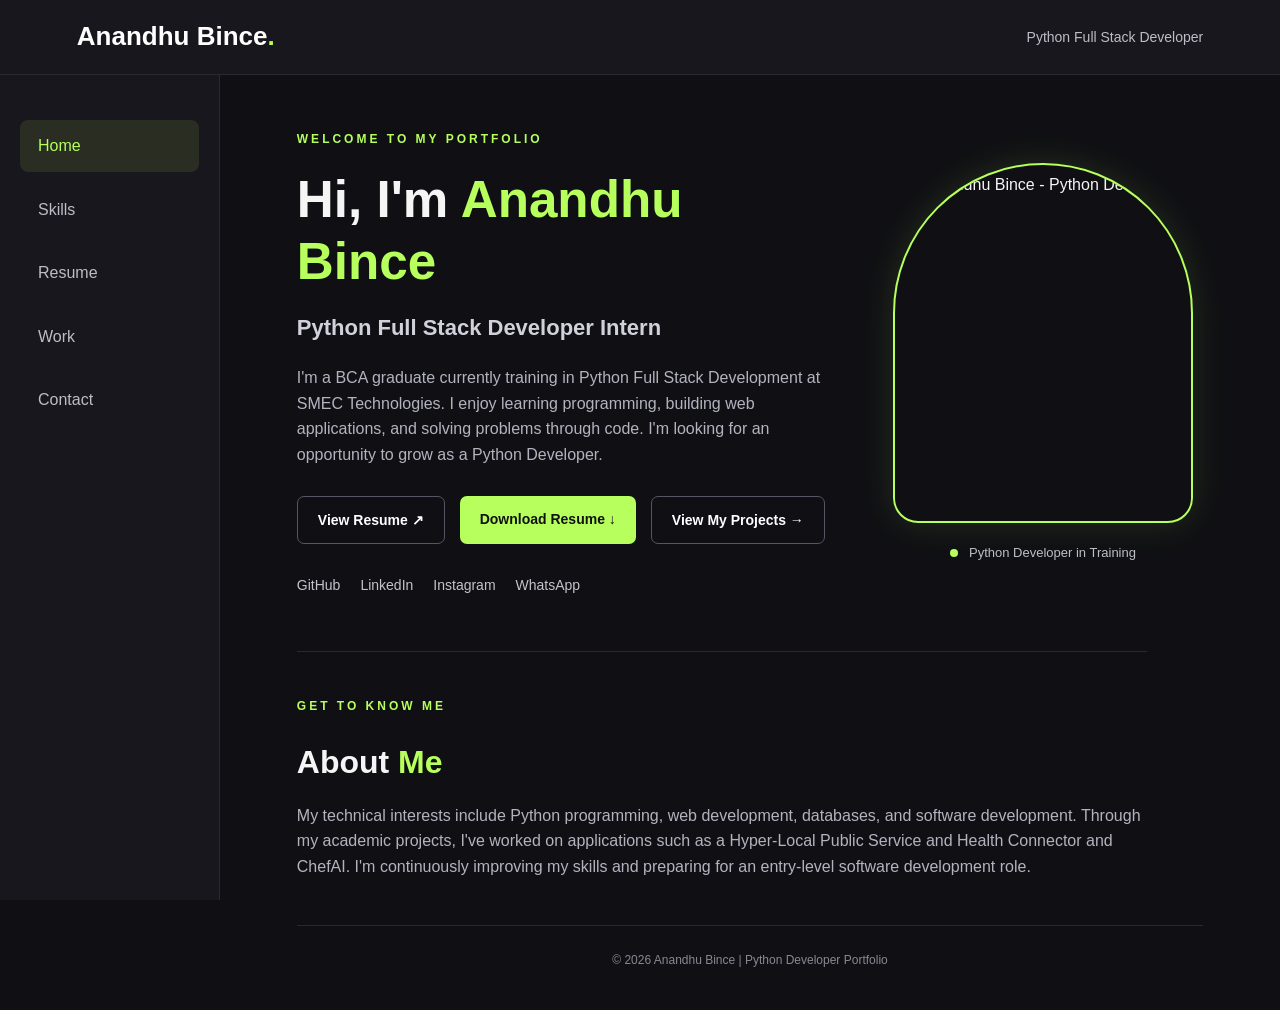
==== index.html @ 89abac5d "Add files via upload" ====
<!DOCTYPE html>
<html lang="en">
<head>
    <meta charset="UTF-8">
    <meta name="viewport" content="width=device-width, initial-scale=1.0">

    <title>Anandhu Bince | Python Developer Intern</title>

    <!-- Connect CSS -->
    <link rel="stylesheet" href="style.css">
</head>

<body>

    <!-- Top Navigation -->
    <header class="topbar">
        <a href="index.html" class="logo">Anandhu Bince<span>.</span></a>

        <div class="topbar-text">
            Python Full Stack Developer
        </div>
    </header>

    <!-- Sidebar -->
    <aside class="sidebar">
        <nav>
            <a href="index.html" class="active">Home</a>
            <a href="skills.html">Skills</a>
            <a href="resume.html">Resume</a>
            <a href="work.html">Work</a>
            <a href="contact.html">Contact</a>
        </nav>
    </aside>

    <!-- Main Content -->
    <main class="main-content">

        <section class="hero">

            <!-- Introduction -->
            <div class="hero-text">

                <p class="welcome">WELCOME TO MY PORTFOLIO</p>

                <h1>
                    Hi, I'm <span>Anandhu Bince</span>
                </h1>

                <h2>Python Full Stack Developer Intern</h2>

                <p class="description">
                    I'm a BCA graduate currently training in Python Full Stack
                    Development at SMEC Technologies. I enjoy learning programming,
                    building web applications, and solving problems through code.
                    I'm looking for an opportunity to grow as a Python Developer.
                </p>

               
            <!-- Buttons -->
            <div class="buttons">

    <!-- View Resume -->
    <a href="./resume.pdf"
       target="_blank"
       rel="noopener noreferrer"
       class="btn secondary-btn">
        View Resume ↗
    </a>

    <!-- Download Resume -->
    <a href="./resume.pdf"
       download="Anandhu_Bince_Resume.pdf"
       class="btn primary-btn">
        Download Resume ↓
    </a>

    <!-- View Projects -->
    <a href="work.html" class="btn secondary-btn">
        View My Projects →
    </a>

</div>

                <!-- Social Links -->
                <div class="social-links">
                    <a href="https://github.com/anandhubince"
                       target="_blank" rel="noopener noreferrer">GitHub</a>

                    <a href="https://www.linkedin.com/in/anandhubince"
                       target="_blank" rel="noopener noreferrer">LinkedIn</a>

                    <a href="https://www.instagram.com/"
                       target="_blank" rel="noopener noreferrer">Instagram</a>

                    <a href="https://wa.me/918590468492"
                       target="_blank" rel="noopener noreferrer">WhatsApp</a>
                </div>

            </div>

            <!-- Profile Photo -->
            <div class="hero-image">
                <div class="image-frame">
                    <img src="assets/profile.jpeg"
                         alt="Anandhu Bince - Python Developer">
                </div>

                <div class="photo-caption">
                    <span class="status-dot"></span>
                    Python Developer in Training
                </div>
            </div>

        </section>

        <!-- About Section -->
        <section class="about-section">

            <p class="section-label">GET TO KNOW ME</p>

            <h2>About <span>Me</span></h2>

            <p>
                My technical interests include Python programming, web development,
                databases, and software development. Through my academic projects,
                I've worked on applications such as a Hyper-Local Public Service
                and Health Connector and ChefAI. I'm continuously improving my
                skills and preparing for an entry-level software development role.
            </p>

        </section>

        <!-- Footer -->
        <footer>
            <p>© 2026 Anandhu Bince | Python Developer Portfolio</p>
        </footer>

    </main>

    <!-- Connect JavaScript -->
    <script src="script.js"></script>

</body>
</html>
---- style.css ----
/* Reset */
* {
    margin: 0;
    padding: 0;
    box-sizing: border-box;
}

html {
    scroll-behavior: smooth;
}

body {
    font-family: Arial, Helvetica, sans-serif;
    background: #101014;
    color: #f5f5f5;
    line-height: 1.6;
}

/* Top Navigation */
.topbar {
    position: fixed;
    top: 0;
    left: 0;
    width: 100%;
    height: 75px;
    padding: 0 6%;
    background: #17171d;
    border-bottom: 1px solid #292932;
    display: flex;
    justify-content: space-between;
    align-items: center;
    z-index: 1000;
}

.logo {
    color: #ffffff;
    font-size: 26px;
    font-weight: bold;
    text-decoration: none;
}

.logo span,
.hero-text h1 span,
.about-section h2 span {
    color: #b6ff5c;
}

.topbar-text {
    color: #bdbdc7;
    font-size: 14px;
}

/* Sidebar */
.sidebar {
    position: fixed;
    top: 75px;
    left: 0;
    width: 220px;
    height: calc(100vh - 75px);
    background: #17171d;
    border-right: 1px solid #292932;
    padding: 45px 20px;
}

.sidebar nav {
    display: flex;
    flex-direction: column;
    gap: 12px;
}

.sidebar nav a {
    color: #bdbdc7;
    text-decoration: none;
    padding: 13px 18px;
    border-radius: 8px;
    transition: 0.3s;
}

.sidebar nav a:hover,
.sidebar nav a.active {
    background: #292d22;
    color: #b6ff5c;
}

/* Main Content */
.main-content {
    margin-left: 220px;
    padding: 75px 6% 30px;
}

/* Home Hero */
.hero {
    min-height: 570px;
    display: flex;
    align-items: center;
    justify-content: space-between;
    gap: 50px;
    padding: 55px 0;
}

.hero-text {
    flex: 1;
    max-width: 650px;
}

.welcome,
.section-label {
    color: #b6ff5c;
    letter-spacing: 3px;
    font-size: 12px;
    font-weight: bold;
    margin-bottom: 20px;
}

.hero-text h1 {
    font-size: clamp(32px, 4vw, 52px);
    line-height: 1.2;
    margin-bottom: 18px;
}

.hero-text h2 {
    color: #d1d1dc;
    font-size: 22px;
    margin-bottom: 20px;
}

.description {
    color: #b3b3c0;
    max-width: 580px;
    margin-bottom: 28px;
}

/* Buttons */
.buttons {
    display: flex;
    flex-wrap: wrap;
    gap: 15px;
    margin-bottom: 30px;
}

.btn {
    display: inline-block;
    padding: 12px 20px;
    border-radius: 7px;
    font-weight: bold;
    font-size: 14px;
    text-decoration: none;
    transition: 0.3s;
}

.primary-btn {
    background: #b6ff5c;
    color: #111111;
}

.primary-btn:hover {
    background: #d0ff96;
    transform: translateY(-3px);
}

.secondary-btn {
    border: 1px solid #555563;
    color: #ffffff;
}

.secondary-btn:hover {
    border-color: #b6ff5c;
    color: #b6ff5c;
}

/* Social Links */
.social-links {
    display: flex;
    flex-wrap: wrap;
    gap: 20px;
}

.social-links a {
    color: #c3c3ce;
    font-size: 14px;
    text-decoration: none;
}

.social-links a:hover {
    color: #b6ff5c;
}

/* Profile Photo */
.hero-image {
    width: 320px;
    flex-shrink: 0;
    text-align: center;
}

.image-frame {
    width: 300px;
    height: 360px;
    margin: auto;
    padding: 7px;
    border: 2px solid #b6ff5c;
    border-radius: 150px 150px 25px 25px;
    overflow: hidden;
    box-shadow: 0 0 35px rgba(182, 255, 92, 0.12);
}

.image-frame img {
    width: 100%;
    height: 100%;
    object-fit: cover;
    object-position: center;
    border-radius: inherit;
}

.photo-caption {
    margin-top: 20px;
    color: #bdbdc7;
    font-size: 13px;
}

.status-dot {
    display: inline-block;
    width: 8px;
    height: 8px;
    background: #b6ff5c;
    border-radius: 50%;
    margin-right: 7px;
}

/* About Section */
.about-section {
    max-width: 850px;
    padding: 45px 0;
    border-top: 1px solid #292932;
}

.about-section h2 {
    font-size: 32px;
    margin-bottom: 15px;
}

.about-section > p:last-child {
    color: #b3b3c0;
}

/* Footer */
footer {
    padding: 25px 0 10px;
    border-top: 1px solid #292932;
    color: #888895;
    font-size: 12px;
    text-align: center;
}

/* Responsive Design */
@media (max-width: 1000px) {
    .hero {
        flex-direction: column-reverse;
        text-align: center;
    }

    .hero-text {
        max-width: 700px;
    }

    .buttons,
    .social-links {
        justify-content: center;
    }
}

@media (max-width: 650px) {
    .topbar {
        height: 65px;
        padding: 0 20px;
    }

    .topbar-text {
        font-size: 11px;
    }

    .sidebar {
        position: fixed;
        top: 65px;
        width: 100%;
        height: auto;
        padding: 8px;
        border-right: none;
        border-bottom: 1px solid #292932;
        z-index: 900;
    }

    .sidebar nav {
        flex-direction: row;
        justify-content: center;
        gap: 3px;
    }

    .sidebar nav a {
        padding: 8px 10px;
        font-size: 12px;
    }

    .main-content {
        margin-left: 0;
        padding: 125px 20px 25px;
    }

    .hero {
        gap: 35px;
        padding: 30px 0;
    }

    .hero-image {
        width: 100%;
    }

    .image-frame {
        width: 240px;
        height: 290px;
    }

    .hero-text h1 {
        font-size: 34px;
    }

    .hero-text h2 {
        font-size: 18px;
    }

    .about-section h2 {
        font-size: 28px;
    }
}

/* Resume Page */
.resume-section {
    margin-bottom: 35px;
}

.resume-section > h2 {
    font-size: 25px;
    margin-bottom: 18px;
    color: #b6ff5c;
}

.resume-card {
    background: #191920;
    border: 1px solid #2d2d37;
    border-radius: 12px;
    padding: 25px;
    margin-bottom: 18px;
}

.resume-card h3 {
    font-size: 19px;
    margin-bottom: 10px;
}

.resume-card p {
    color: #b3b3c0;
    margin-bottom: 12px;
}

.resume-card ul {
    padding-left: 22px;
    color: #b3b3c0;
}

.resume-card li {
    margin-bottom: 8px;
}

.resume-card a {
    color: #b6ff5c;
    text-decoration: none;
    overflow-wrap: anywhere;
}

.resume-card a:hover {
    text-decoration: underline;
}

.timeline-date {
    display: inline-block;
    color: #b6ff5c;
    font-size: 13px;
    font-weight: bold;
    margin-bottom: 12px;
}

.details-grid {
    display: grid;
    grid-template-columns: repeat(2, minmax(0, 1fr));
    gap: 10px 20px;
    margin-top: 20px;
}

.details-grid p {
    overflow-wrap: anywhere;
}

.resume-card hr {
    border: 0;
    border-top: 1px solid #30303a;
    margin: 20px 0;
}

@media (max-width: 750px) {
    .details-grid {
        grid-template-columns: 1fr;
    }
}


/* =========================
   SKILLS PAGE
========================= */

.skills-grid {
    display: grid;
    grid-template-columns: repeat(2, minmax(0, 1fr));
    gap: 20px;
    margin-top: 25px;
}

.skill-card {
    background: #1c1c24;
    border: 1px solid #30303a;
    border-radius: 14px;
    padding: 25px;
    transition: transform 0.3s ease, border-color 0.3s ease;
}

.skill-card:hover {
    transform: translateY(-5px);
    border-color: #b6ff5c;
}

.skill-icon {
    font-size: 30px;
    margin-bottom: 12px;
}

.skill-card h3 {
    color: #ffffff;
    margin-bottom: 10px;
}

.skill-card p {
    color: #b5b5c0;
    line-height: 1.6;
}

@media (max-width: 600px) {
    .skills-grid {
        grid-template-columns: 1fr;
    }
}


/* ========================================
   PROJECTS PAGE
======================================== */

.projects-section {
    padding: 30px;
}

/* Main Heading */

.projects-section h1 {
    font-size: 38px;
    margin-bottom: 12px;
    color: #ffffff;
}

.projects-section h1 span {
    color: #b6ff5c;
}

.section-description {
    color: #b0b0b8;
    margin-bottom: 35px;
    line-height: 1.7;
    font-size: 16px;
}


/* ========================================
   PROJECT CARDS
======================================== */

.projects-grid {
    display: grid;
    grid-template-columns: repeat(2, minmax(0, 1fr));
    gap: 25px;
    align-items: start;
}

.project-card {
    background: #19191f;
    border: 1px solid #303039;
    border-radius: 15px;
    padding: 24px;
    overflow: hidden;
    transition: transform 0.3s ease, border-color 0.3s ease;
}

.project-card:hover {
    transform: translateY(-5px);
    border-color: #b6ff5c;
}


/* Project Number */

.project-number {
    display: inline-block;
    color: #b6ff5c;
    font-size: 13px;
    font-weight: bold;
    letter-spacing: 2px;
    margin-bottom: 15px;
}


/* Project Title */

.project-card h2 {
    color: #ffffff;
    font-size: 21px;
    line-height: 1.5;
    margin: 10px 0 15px;
}


/* Project Description */

.project-description {
    color: #b0b0b8;
    font-size: 14px;
    line-height: 1.8;
    margin-bottom: 20px;
}


/* ========================================
   PROJECT IMAGE GALLERY
======================================== */

.project-gallery {
    display: grid;
    grid-template-columns: repeat(2, minmax(0, 1fr));
    gap: 12px;
    margin: 22px 0;
}

.project-gallery img {
    display: block;
    width: 100%;
    height: 140px;
    object-fit: cover;
    object-position: center;
    border-radius: 10px;
    border: 1px solid #303039;
    background: #25252d;
    transition: transform 0.3s ease, border-color 0.3s ease;
}

.project-gallery img:hover {
    transform: scale(1.03);
    border-color: #b6ff5c;
}

/* Make the third picture span the full row */

.project-gallery img:last-child:nth-child(odd) {
    grid-column: 1 / -1;
    height: 190px;
}


/* ========================================
   TECHNOLOGY TAGS
======================================== */

.project-card h3 {
    color: #ffffff;
    font-size: 16px;
    margin: 25px 0 14px;
}

.tech-tags {
    display: flex;
    flex-wrap: wrap;
    gap: 9px;
}

.tech-tags span {
    display: inline-block;
    background: #292d24;
    color: #b6ff5c;
    border: 1px solid #414b35;
    padding: 7px 12px;
    border-radius: 20px;
    font-size: 12px;
    transition: background 0.3s ease;
}

.tech-tags span:hover {
    background: #39452e;
}


/* ========================================
   CONTACT SECTION
======================================== */

.project-contact {
    text-align: center;
    margin-top: 45px;
    padding: 35px 20px;
    background: #19191f;
    border: 1px solid #303039;
    border-radius: 15px;
}

.project-contact h2 {
    color: #ffffff;
    margin-bottom: 12px;
}

.project-contact p {
    color: #b0b0b8;
    line-height: 1.8;
    margin-bottom: 22px;
}


/* Contact Button */

.project-contact .btn {
    display: inline-block;
    text-decoration: none;
    padding: 12px 24px;
    border-radius: 8px;
    font-weight: bold;
    transition: transform 0.3s ease, background 0.3s ease;
}

.project-contact .primary-btn {
    background: #b6ff5c;
    color: #101014;
}

.project-contact .primary-btn:hover {
    transform: translateY(-3px);
    background: #a4ee49;
}


/* ========================================
   TABLET RESPONSIVE DESIGN
======================================== */

@media (max-width: 1000px) {

    .projects-grid {
        grid-template-columns: 1fr;
    }

    .project-card {
        padding: 24px;
    }

    .project-gallery img {
        height: 180px;
    }

    .project-gallery img:last-child:nth-child(odd) {
        height: 220px;
    }
}


/* ========================================
   MOBILE RESPONSIVE DESIGN
======================================== */

@media (max-width: 600px) {

    .projects-section {
        padding: 20px 12px;
    }

    .projects-section h1 {
        font-size: 30px;
    }

    .section-description {
        font-size: 14px;
    }

    .project-card {
        padding: 16px;
    }

    .project-card h2 {
        font-size: 19px;
    }

    .project-gallery {
        gap: 8px;
    }

    .project-gallery img {
        height: 110px;
    }

    .project-gallery img:last-child:nth-child(odd) {
        height: 145px;
    }

    .project-contact {
        padding: 25px 15px;
    }
}



/* ========================================
   CONTACT PAGE
======================================== */

.contact-section {
    padding: 30px;
}

.contact-section > h1 {
    color: #ffffff;
    font-size: 38px;
    margin-bottom: 12px;
}

.contact-section > h1 span {
    color: #b6ff5c;
}

.contact-intro {
    color: #b0b0b8;
    line-height: 1.8;
    margin-bottom: 35px;
}

/* Main Layout */

.contact-container {
    display: grid;
    grid-template-columns: 1fr 1.2fr;
    gap: 25px;
    align-items: start;
}

/* Contact Information */

.contact-info,
.contact-form-container {
    background: #19191f;
    border: 1px solid #303039;
    border-radius: 15px;
    padding: 28px;
}

.contact-info h2,
.contact-form-container h2 {
    color: #ffffff;
    font-size: 23px;
    margin-bottom: 18px;
}

.contact-info > p {
    color: #b0b0b8;
    line-height: 1.8;
    margin-bottom: 25px;
}

/* Contact Details */

.contact-item {
    display: flex;
    align-items: center;
    gap: 15px;
    margin-bottom: 23px;
    overflow-wrap: anywhere;
}

.contact-icon {
    display: flex;
    justify-content: center;
    align-items: center;
    min-width: 45px;
    height: 45px;
    border-radius: 10px;
    background: #292d24;
    border: 1px solid #414b35;
    color: #b6ff5c;
    font-weight: bold;
    font-size: 19px;
}

.contact-item h3 {
    color: #ffffff;
    font-size: 15px;
    margin-bottom: 6px;
}

.contact-item p,
.contact-item a {
    color: #b0b0b8;
    font-size: 14px;
    line-height: 1.7;
    text-decoration: none;
    overflow-wrap: anywhere;
}

.contact-item a:hover {
    color: #b6ff5c;
}

/* Contact Form */

.form-group {
    margin-bottom: 20px;
}

.form-group label {
    display: block;
    color: #ffffff;
    font-size: 14px;
    margin-bottom: 9px;
}

.form-group input,
.form-group textarea {
    width: 100%;
    padding: 13px 14px;
    background: #101014;
    color: #ffffff;
    border: 1px solid #383840;
    border-radius: 8px;
    font-family: inherit;
    font-size: 14px;
    outline: none;
    box-sizing: border-box;
    transition: border-color 0.3s ease;
}

.form-group input:focus,
.form-group textarea:focus {
    border-color: #b6ff5c;
}

.form-group input::placeholder,
.form-group textarea::placeholder {
    color: #777780;
}

.form-group textarea {
    resize: vertical;
    min-height: 130px;
}

/* Submit Button */

.contact-form-container .primary-btn {
    display: inline-block;
    padding: 13px 22px;
    background: #b6ff5c;
    color: #101014;
    border: none;
    border-radius: 8px;
    font-size: 14px;
    font-weight: bold;
    cursor: pointer;
    transition: transform 0.3s ease,
                background 0.3s ease;
}

.contact-form-container .primary-btn:hover {
    background: #a4ee49;
    transform: translateY(-2px);
}

.form-note {
    color: #9999a3;
    font-size: 12px;
    line-height: 1.7;
    margin-top: 16px;
}

/* Footer */

.contact-footer {
    text-align: center;
    padding: 25px 10px;
    color: #9999a3;
    font-size: 13px;
}

/* Responsive Design */

@media (max-width: 900px) {
    .contact-container {
        grid-template-columns: 1fr;
    }
}

@media (max-width: 600px) {
    .contact-section {
        padding: 20px 12px;
    }

    .contact-section > h1 {
        font-size: 30px;
    }

    .contact-info,
    .contact-form-container {
        padding: 20px;
    }

    .contact-info h2,
    .contact-form-container h2 {
        font-size: 21px;
    }

    .contact-form-container .primary-btn {
        width: 100%;
    }
}
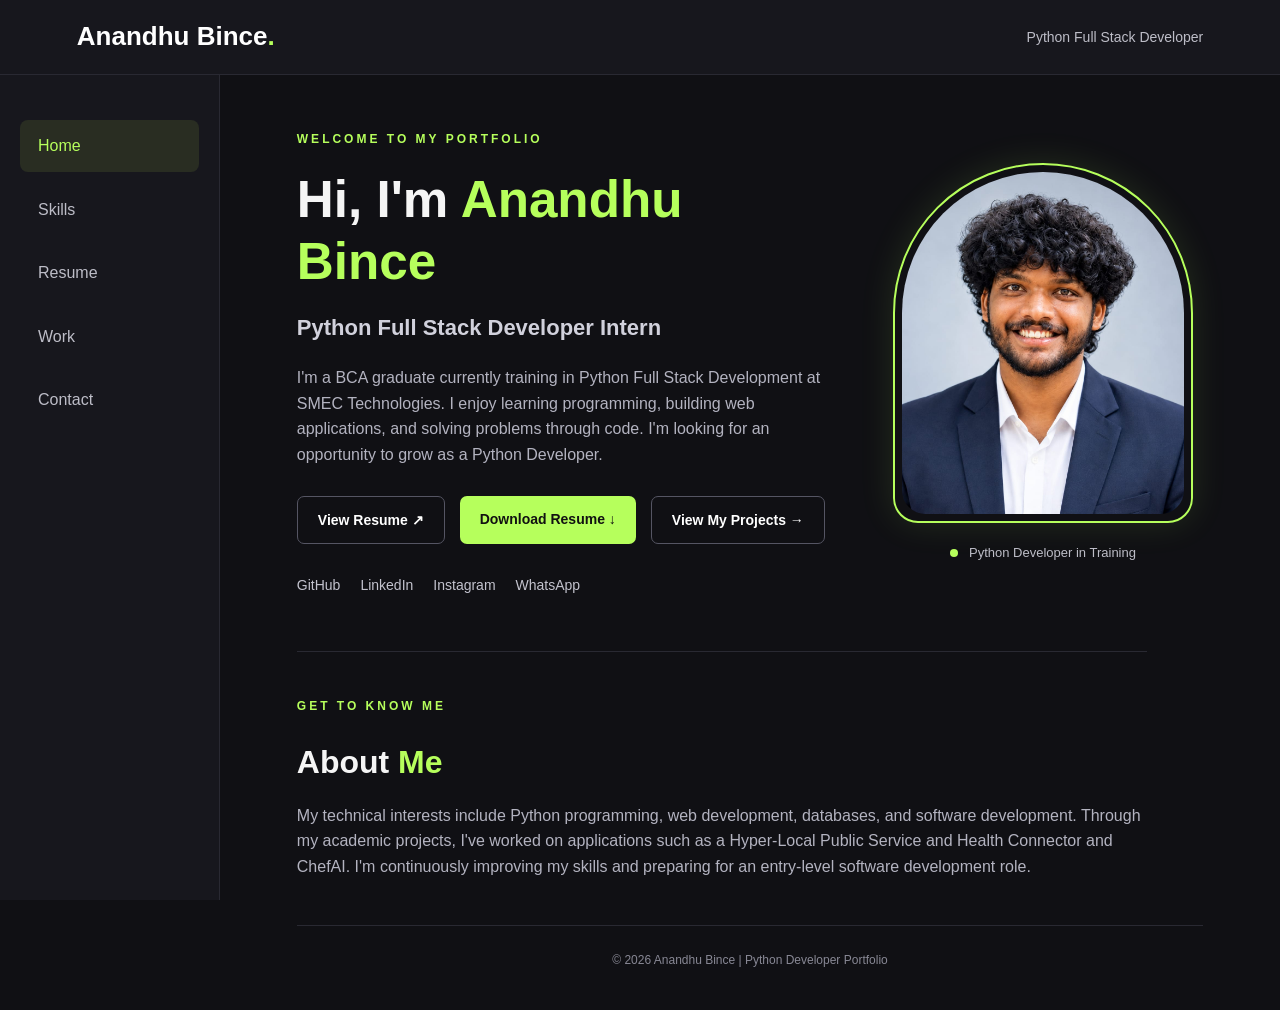
==== commit de26aada: "Update index.html" ====
--- a/index.html
+++ b/index.html
@@ -102,7 +102,7 @@
             <!-- Profile Photo -->
             <div class="hero-image">
                 <div class="image-frame">
-                    <img src="assets/profile.jpeg"
+                    <img src="profile.jpeg"
                          alt="Anandhu Bince - Python Developer">
                 </div>
 
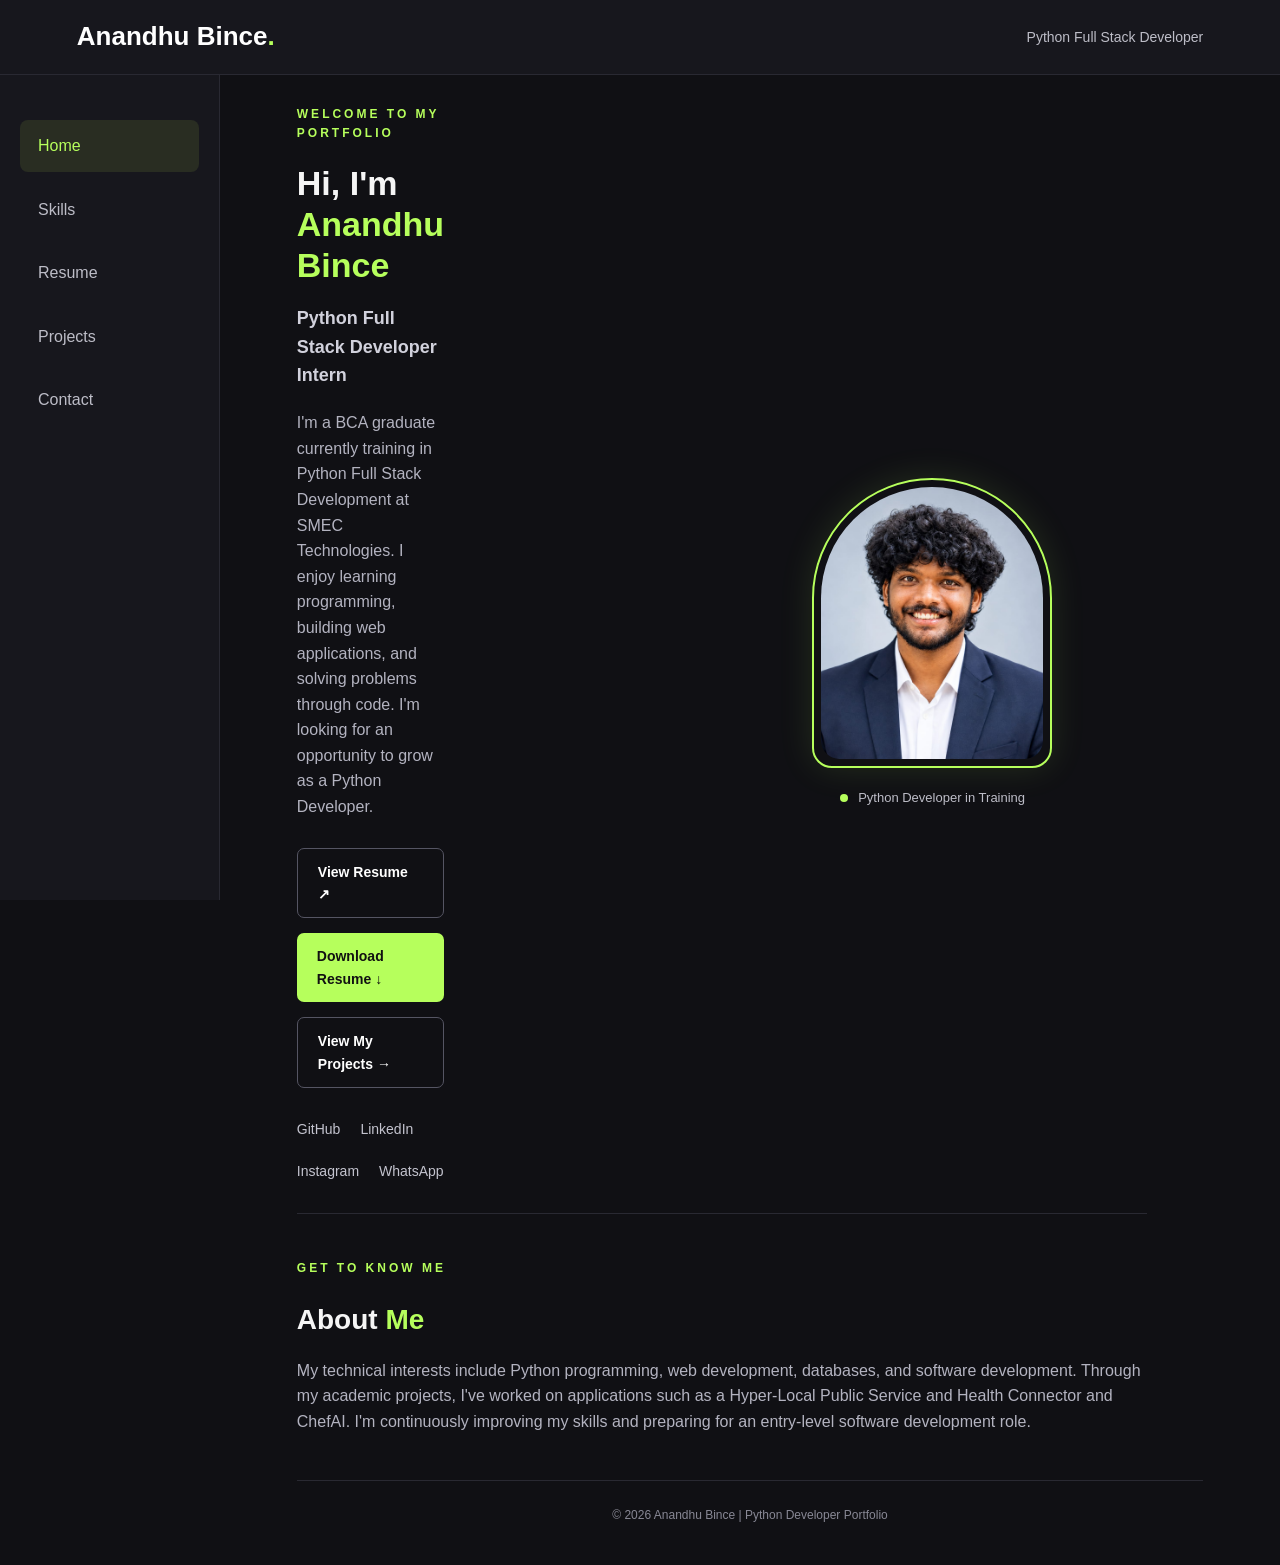
==== commit fd27f94d: "Restore index.html with original content" ====
--- a/index.html
+++ b/index.html
@@ -28,7 +28,7 @@
             <a href="index.html" class="active">Home</a>
             <a href="skills.html">Skills</a>
             <a href="resume.html">Resume</a>
-            <a href="work.html">Work</a>
+            <a href="work.html">Projects</a>
             <a href="contact.html">Contact</a>
         </nav>
     </aside>
--- a/style.css
+++ b/style.css
@@ -29,6 +29,7 @@
     display: flex;
     justify-content: space-between;
     align-items: center;
+    gap: 15px;
     z-index: 1000;
 }
 
@@ -48,6 +49,7 @@
 .topbar-text {
     color: #bdbdc7;
     font-size: 14px;
+    white-space: nowrap;
 }
 
 /* Sidebar */
@@ -268,19 +270,36 @@
     }
 }
 
+/* Mobile Header and Navigation */
 @media (max-width: 650px) {
+
     .topbar {
-        height: 65px;
-        padding: 0 20px;
+        height: 85px;
+        padding: 8px 12px;
+        gap: 8px;
+        display: flex;
+        justify-content: space-between;
+        align-items: center;
+    }
+
+    .logo {
+        font-size: 18px;
+        line-height: 1.2;
+        white-space: nowrap;
+        flex-shrink: 0;
     }
 
     .topbar-text {
         font-size: 11px;
+        line-height: 1.3;
+        text-align: right;
+        max-width: 45%;
     }
 
     .sidebar {
         position: fixed;
-        top: 65px;
+        top: 85px;
+        left: 0;
         width: 100%;
         height: auto;
         padding: 8px;
@@ -302,9 +321,9 @@
 
     .main-content {
         margin-left: 0;
-        padding: 125px 20px 25px;
-    }
-
+        padding: 145px 20px 25px;
+    }
+}
     .hero {
         gap: 35px;
         padding: 30px 0;
@@ -411,11 +430,7 @@
     }
 }
 
-
-/* =========================
-   SKILLS PAGE
-========================= */
-
+/* Skills Page */
 .skills-grid {
     display: grid;
     grid-template-columns: repeat(2, minmax(0, 1fr));
@@ -457,16 +472,10 @@
     }
 }
 
-
-/* ========================================
-   PROJECTS PAGE
-======================================== */
-
+/* Projects Page */
 .projects-section {
     padding: 30px;
 }
-
-/* Main Heading */
 
 .projects-section h1 {
     font-size: 38px;
@@ -485,11 +494,7 @@
     font-size: 16px;
 }
 
-
-/* ========================================
-   PROJECT CARDS
-======================================== */
-
+/* Project Cards */
 .projects-grid {
     display: grid;
     grid-template-columns: repeat(2, minmax(0, 1fr));
@@ -511,9 +516,7 @@
     border-color: #b6ff5c;
 }
 
-
 /* Project Number */
-
 .project-number {
     display: inline-block;
     color: #b6ff5c;
@@ -523,9 +526,7 @@
     margin-bottom: 15px;
 }
 
-
 /* Project Title */
-
 .project-card h2 {
     color: #ffffff;
     font-size: 21px;
@@ -533,9 +534,7 @@
     margin: 10px 0 15px;
 }
 
-
 /* Project Description */
-
 .project-description {
     color: #b0b0b8;
     font-size: 14px;
@@ -543,11 +542,7 @@
     margin-bottom: 20px;
 }
 
-
-/* ========================================
-   PROJECT IMAGE GALLERY
-======================================== */
-
+/* Project Image Gallery */
 .project-gallery {
     display: grid;
     grid-template-columns: repeat(2, minmax(0, 1fr));
@@ -572,18 +567,13 @@
     border-color: #b6ff5c;
 }
 
-/* Make the third picture span the full row */
-
+/* Third picture spans full row */
 .project-gallery img:last-child:nth-child(odd) {
     grid-column: 1 / -1;
     height: 190px;
 }
 
-
-/* ========================================
-   TECHNOLOGY TAGS
-======================================== */
-
+/* Technology Tags */
 .project-card h3 {
     color: #ffffff;
     font-size: 16px;
@@ -611,11 +601,7 @@
     background: #39452e;
 }
 
-
-/* ========================================
-   CONTACT SECTION
-======================================== */
-
+/* Projects Contact Section */
 .project-contact {
     text-align: center;
     margin-top: 45px;
@@ -636,9 +622,6 @@
     margin-bottom: 22px;
 }
 
-
-/* Contact Button */
-
 .project-contact .btn {
     display: inline-block;
     text-decoration: none;
@@ -658,13 +641,8 @@
     background: #a4ee49;
 }
 
-
-/* ========================================
-   TABLET RESPONSIVE DESIGN
-======================================== */
-
+/* Tablet Projects Layout */
 @media (max-width: 1000px) {
-
     .projects-grid {
         grid-template-columns: 1fr;
     }
@@ -682,13 +660,8 @@
     }
 }
 
-
-/* ========================================
-   MOBILE RESPONSIVE DESIGN
-======================================== */
-
+/* Mobile Projects Layout */
 @media (max-width: 600px) {
-
     .projects-section {
         padding: 20px 12px;
     }
@@ -726,12 +699,7 @@
     }
 }
 
-
-
-/* ========================================
-   CONTACT PAGE
-======================================== */
-
+/* Contact Page */
 .contact-section {
     padding: 30px;
 }
@@ -752,8 +720,7 @@
     margin-bottom: 35px;
 }
 
-/* Main Layout */
-
+/* Contact Layout */
 .contact-container {
     display: grid;
     grid-template-columns: 1fr 1.2fr;
@@ -761,8 +728,7 @@
     align-items: start;
 }
 
-/* Contact Information */
-
+/* Contact Information and Form */
 .contact-info,
 .contact-form-container {
     background: #19191f;
@@ -785,7 +751,6 @@
 }
 
 /* Contact Details */
-
 .contact-item {
     display: flex;
     align-items: center;
@@ -828,7 +793,6 @@
 }
 
 /* Contact Form */
-
 .form-group {
     margin-bottom: 20px;
 }
@@ -871,7 +835,6 @@
 }
 
 /* Submit Button */
-
 .contact-form-container .primary-btn {
     display: inline-block;
     padding: 13px 22px;
@@ -882,8 +845,7 @@
     font-size: 14px;
     font-weight: bold;
     cursor: pointer;
-    transition: transform 0.3s ease,
-                background 0.3s ease;
+    transition: transform 0.3s ease, background 0.3s ease;
 }
 
 .contact-form-container .primary-btn:hover {
@@ -898,8 +860,7 @@
     margin-top: 16px;
 }
 
-/* Footer */
-
+/* Contact Footer */
 .contact-footer {
     text-align: center;
     padding: 25px 10px;
@@ -907,8 +868,7 @@
     font-size: 13px;
 }
 
-/* Responsive Design */
-
+/* Responsive Contact Layout */
 @media (max-width: 900px) {
     .contact-container {
         grid-template-columns: 1fr;
@@ -939,8 +899,3 @@
     }
 }
 
-
-
-
-
-
